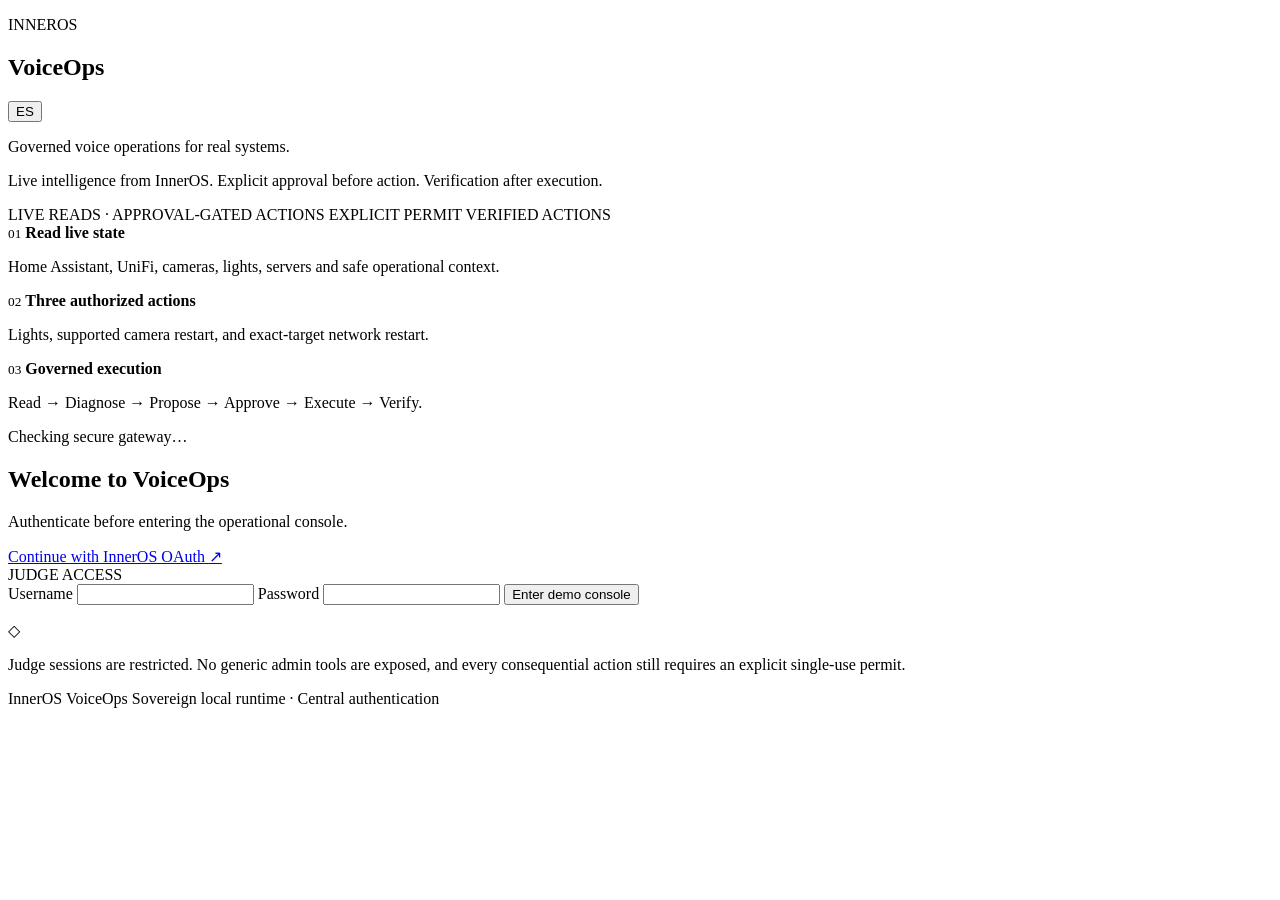
==== src/voiceops/web/welcome.html @ d1de9dfa "Secure VoiceOps with governed home actions and judge auth" ====
<!doctype html>
<html lang="en">
<head>
  <meta charset="utf-8">
  <meta name="viewport" content="width=device-width, initial-scale=1">
  <meta name="theme-color" content="#05070b">
  <title>InnerOS VoiceOps</title>
  <link rel="stylesheet" href="/welcome.css">
</head>
<body>
  <main class="shell">
    <section class="hero">
      <div class="brand-row">
        <div class="mark" aria-hidden="true">
          <span class="orbit orbit-a"></span>
          <span class="orbit orbit-b"></span>
          <span class="core"></span>
        </div>
        <div>
          <p class="eyebrow">INNEROS</p>
          <h1>VoiceOps</h1>
        </div>
        <button class="lang" id="langToggle" type="button">ES</button>
      </div>

      <div class="voice-field" aria-hidden="true">
        <span></span><span></span><span></span><span></span><span></span>
        <span></span><span></span><span></span><span></span><span></span>
      </div>

      <p class="headline" data-i18n="headline">Governed voice operations for real systems.</p>
      <p class="subhead" data-i18n="subhead">
        Live intelligence from InnerOS. Explicit approval before action. Verification after execution.
      </p>

      <div class="pill-row">
        <span data-i18n="pillLive">LIVE READS · APPROVAL-GATED ACTIONS</span>
        <span data-i18n="pillPermit">EXPLICIT PERMIT</span>
        <span data-i18n="pillVerify">VERIFIED ACTIONS</span>
      </div>

      <div class="cap-grid">
        <article>
          <small>01</small>
          <strong data-i18n="capReadTitle">Read live state</strong>
          <p data-i18n="capReadBody">Home Assistant, UniFi, cameras, lights, servers and safe operational context.</p>
        </article>
        <article>
          <small>02</small>
          <strong data-i18n="capActTitle">Three authorized actions</strong>
          <p data-i18n="capActBody">Lights, supported camera restart, and exact-target network restart.</p>
        </article>
        <article>
          <small>03</small>
          <strong data-i18n="capGovTitle">Governed execution</strong>
          <p data-i18n="capGovBody">Read → Diagnose → Propose → Approve → Execute → Verify.</p>
        </article>
      </div>
    </section>

    <section class="auth-card">
      <div class="status-line">
        <span class="status-dot"></span>
        <span id="systemStatus" data-i18n="checking">Checking secure gateway…</span>
      </div>

      <h2 data-i18n="welcome">Welcome to VoiceOps</h2>
      <p class="auth-copy" data-i18n="authCopy">
        Authenticate before entering the operational console.
      </p>

      <a class="primary oauth" id="oauthButton" href="/api/auth/login">
        <span data-i18n="oauthButton">Continue with InnerOS OAuth</span>
        <span>↗</span>
      </a>

      <div class="divider"><span data-i18n="judgeAccess">JUDGE ACCESS</span></div>

      <form id="judgeForm">
        <label>
          <span data-i18n="username">Username</span>
          <input id="username" name="username" autocomplete="username" required>
        </label>
        <label>
          <span data-i18n="password">Password</span>
          <input id="password" name="password" type="password" autocomplete="current-password" required>
        </label>
        <button class="secondary" type="submit" data-i18n="enterJudge">Enter demo console</button>
      </form>

      <p class="error" id="errorMessage" role="alert"></p>

      <div class="security-note">
        <span class="shield">◇</span>
        <p data-i18n="security">
          Judge sessions are restricted. No generic admin tools are exposed, and every consequential action still requires an explicit single-use permit.
        </p>
      </div>
    </section>
  </main>

  <footer>
    <span>InnerOS VoiceOps</span>
    <span data-i18n="footer">Sovereign local runtime · Central authentication</span>
  </footer>

  <script src="/welcome.js"></script>
</body>
</html>
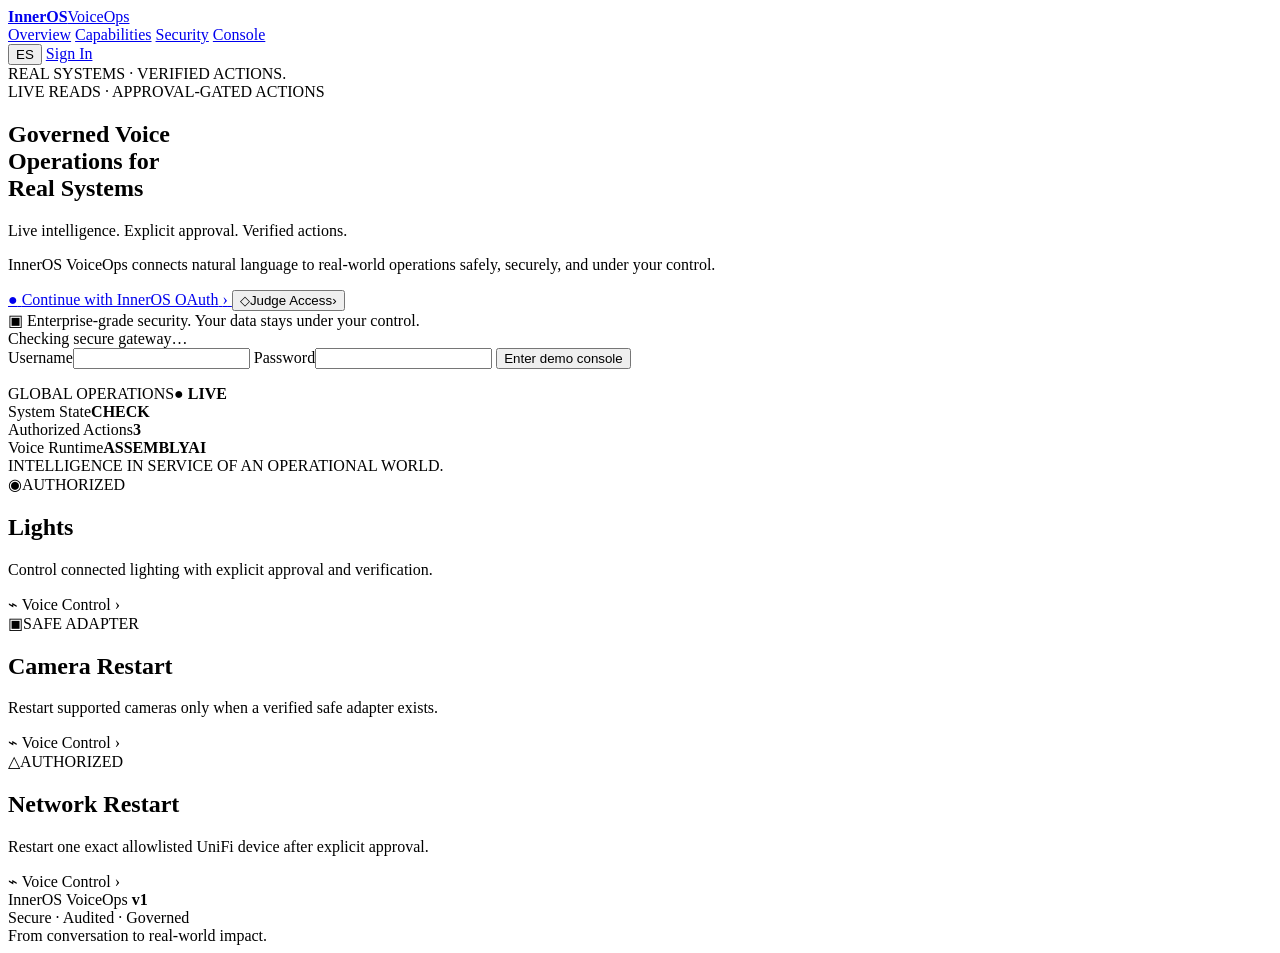
==== commit 101add00: "Add premium VoiceOps UI and live provider provenance" ====
--- a/src/voiceops/web/welcome.html
+++ b/src/voiceops/web/welcome.html
@@ -3,107 +3,121 @@
 <head>
   <meta charset="utf-8">
   <meta name="viewport" content="width=device-width, initial-scale=1">
-  <meta name="theme-color" content="#05070b">
+  <meta name="theme-color" content="#030711">
+  <meta name="description" content="InnerOS VoiceOps · governed voice operations for real systems.">
   <title>InnerOS VoiceOps</title>
   <link rel="stylesheet" href="/welcome.css">
 </head>
 <body>
-  <main class="shell">
-    <section class="hero">
-      <div class="brand-row">
-        <div class="mark" aria-hidden="true">
-          <span class="orbit orbit-a"></span>
-          <span class="orbit orbit-b"></span>
-          <span class="core"></span>
-        </div>
-        <div>
-          <p class="eyebrow">INNEROS</p>
-          <h1>VoiceOps</h1>
-        </div>
-        <button class="lang" id="langToggle" type="button">ES</button>
+  <div class="page-grid" aria-hidden="true"></div>
+
+  <header class="topbar">
+    <a class="brand" href="/">
+      <span class="brand-ring" aria-hidden="true"></span>
+      <strong>InnerOS</strong><span>VoiceOps</span>
+    </a>
+    <nav class="nav" aria-label="Primary">
+      <a class="active" href="#overview">Overview</a>
+      <a href="#capabilities">Capabilities</a>
+      <a href="#security">Security</a>
+      <a href="/console">Console</a>
+    </nav>
+    <div class="top-actions">
+      <button class="lang" id="langToggle" type="button">ES</button>
+      <a class="signin" href="/api/auth/login" data-i18n="signIn">Sign In</a>
+    </div>
+  </header>
+
+  <main id="overview" class="hero-shell">
+    <section class="hero-copy">
+      <div class="kicker" data-i18n="kicker">REAL SYSTEMS · VERIFIED ACTIONS.</div><div class="security-kicker">LIVE READS · APPROVAL-GATED ACTIONS</div>
+      <h1 data-i18n-html="headline">Governed Voice<br>Operations for<br><span>Real Systems</span></h1>
+      <p class="lede" data-i18n="subhead">Live intelligence. Explicit approval. Verified actions.</p>
+      <p class="summary" data-i18n="summary">InnerOS VoiceOps connects natural language to real-world operations safely, securely, and under your control.</p>
+
+      <div class="cta-row">
+        <a class="primary oauth" id="oauthButton" href="/api/auth/login">
+          <span class="cta-icon">●</span>
+          <span data-i18n="oauthButton">Continue with InnerOS OAuth</span>
+          <span>›</span>
+        </a>
+        <button class="secondary" id="judgeToggle" type="button">
+          <span class="shield">◇</span><span data-i18n="judgeAccess">Judge Access</span><span>›</span>
+        </button>
       </div>
 
-      <div class="voice-field" aria-hidden="true">
-        <span></span><span></span><span></span><span></span><span></span>
-        <span></span><span></span><span></span><span></span><span></span>
+      <div id="security" class="security-line">
+        <span>▣</span>
+        <span data-i18n="securityLine">Enterprise-grade security. Your data stays under your control.</span>
       </div>
 
-      <p class="headline" data-i18n="headline">Governed voice operations for real systems.</p>
-      <p class="subhead" data-i18n="subhead">
-        Live intelligence from InnerOS. Explicit approval before action. Verification after execution.
-      </p>
+      <section id="judgePanel" class="judge-panel hidden" aria-label="Judge login">
+        <div class="status-line"><span class="status-dot"></span><span id="systemStatus" data-i18n="checking">Checking secure gateway…</span></div>
+        <form id="judgeForm">
+          <label><span data-i18n="username">Username</span><input id="username" name="username" autocomplete="username" required></label>
+          <label><span data-i18n="password">Password</span><input id="password" name="password" type="password" autocomplete="current-password" required></label>
+          <button class="judge-submit" type="submit" data-i18n="enterJudge">Enter demo console</button>
+        </form>
+        <p class="error" id="errorMessage" role="alert"></p>
+      </section>
+    </section>
 
-      <div class="pill-row">
-        <span data-i18n="pillLive">LIVE READS · APPROVAL-GATED ACTIONS</span>
-        <span data-i18n="pillPermit">EXPLICIT PERMIT</span>
-        <span data-i18n="pillVerify">VERIFIED ACTIONS</span>
+    <section class="visual-stage" aria-label="VoiceOps AI operations visualization">
+      <div class="stage-glow"></div>
+      <div class="orbital orbital-a"></div>
+      <div class="orbital orbital-b"></div>
+      <div class="orbital orbital-c"></div>
+
+      <div class="globe" aria-hidden="true">
+        <span class="globe-ring r1"></span><span class="globe-ring r2"></span>
+        <span class="globe-line g1"></span><span class="globe-line g2"></span>
+        <i class="node n1"></i><i class="node n2"></i><i class="node n3"></i><i class="node n4"></i>
       </div>
 
-      <div class="cap-grid">
-        <article>
-          <small>01</small>
-          <strong data-i18n="capReadTitle">Read live state</strong>
-          <p data-i18n="capReadBody">Home Assistant, UniFi, cameras, lights, servers and safe operational context.</p>
-        </article>
-        <article>
-          <small>02</small>
-          <strong data-i18n="capActTitle">Three authorized actions</strong>
-          <p data-i18n="capActBody">Lights, supported camera restart, and exact-target network restart.</p>
-        </article>
-        <article>
-          <small>03</small>
-          <strong data-i18n="capGovTitle">Governed execution</strong>
-          <p data-i18n="capGovBody">Read → Diagnose → Propose → Approve → Execute → Verify.</p>
-        </article>
-      </div>
-    </section>
-
-    <section class="auth-card">
-      <div class="status-line">
-        <span class="status-dot"></span>
-        <span id="systemStatus" data-i18n="checking">Checking secure gateway…</span>
+      <div class="assistant-slot" aria-hidden="true">
+        <div class="assistant-halo"></div>
+        <div class="assistant-head"><span class="assistant-eye"></span><span class="assistant-ear"></span></div>
+        <div class="assistant-neck"></div>
+        <div class="assistant-body"><span class="assistant-core"></span></div>
       </div>
 
-      <h2 data-i18n="welcome">Welcome to VoiceOps</h2>
-      <p class="auth-copy" data-i18n="authCopy">
-        Authenticate before entering the operational console.
-      </p>
-
-      <a class="primary oauth" id="oauthButton" href="/api/auth/login">
-        <span data-i18n="oauthButton">Continue with InnerOS OAuth</span>
-        <span>↗</span>
-      </a>
-
-      <div class="divider"><span data-i18n="judgeAccess">JUDGE ACCESS</span></div>
-
-      <form id="judgeForm">
-        <label>
-          <span data-i18n="username">Username</span>
-          <input id="username" name="username" autocomplete="username" required>
-        </label>
-        <label>
-          <span data-i18n="password">Password</span>
-          <input id="password" name="password" type="password" autocomplete="current-password" required>
-        </label>
-        <button class="secondary" type="submit" data-i18n="enterJudge">Enter demo console</button>
-      </form>
-
-      <p class="error" id="errorMessage" role="alert"></p>
-
-      <div class="security-note">
-        <span class="shield">◇</span>
-        <p data-i18n="security">
-          Judge sessions are restricted. No generic admin tools are exposed, and every consequential action still requires an explicit single-use permit.
-        </p>
-      </div>
+      <aside class="live-card">
+        <div class="live-card-head"><span>GLOBAL OPERATIONS</span><b>● LIVE</b></div>
+        <div><span data-i18n="systemsOnline">System State</span><strong id="systemLiveState">CHECK</strong></div>
+        <div><span data-i18n="authorizedActions">Authorized Actions</span><strong>3</strong></div>
+        <div><span data-i18n="runtime">Voice Runtime</span><strong id="voiceRuntime">ASSEMBLYAI</strong></div>
+      </aside>
+      <div class="visual-caption" data-i18n="visualCaption">INTELLIGENCE IN SERVICE OF AN OPERATIONAL WORLD.</div>
     </section>
   </main>
 
+  <section id="capabilities" class="capabilities">
+    <article>
+      <div class="cap-head"><span class="cap-icon">◉</span><span class="authorized" data-i18n="authorized">AUTHORIZED</span></div>
+      <h2 data-i18n="lightsTitle">Lights</h2>
+      <p data-i18n="lightsBody">Control connected lighting with explicit approval and verification.</p>
+      <span class="cap-action">⌁ <span data-i18n="voiceControl">Voice Control</span> ›</span>
+    </article>
+    <article>
+      <div class="cap-head"><span class="cap-icon">▣</span><span class="authorized conditional" data-i18n="safeAdapter">SAFE ADAPTER</span></div>
+      <h2 data-i18n="cameraTitle">Camera Restart</h2>
+      <p data-i18n="cameraBody">Restart supported cameras only when a verified safe adapter exists.</p>
+      <span class="cap-action">⌁ <span data-i18n="voiceControl">Voice Control</span> ›</span>
+    </article>
+    <article>
+      <div class="cap-head"><span class="cap-icon">△</span><span class="authorized" data-i18n="authorized">AUTHORIZED</span></div>
+      <h2 data-i18n="networkTitle">Network Restart</h2>
+      <p data-i18n="networkBody">Restart one exact allowlisted UniFi device after explicit approval.</p>
+      <span class="cap-action">⌁ <span data-i18n="voiceControl">Voice Control</span> ›</span>
+    </article>
+  </section>
+
   <footer>
-    <span>InnerOS VoiceOps</span>
-    <span data-i18n="footer">Sovereign local runtime · Central authentication</span>
+    <div><span class="foot-orb"></span> InnerOS VoiceOps <b>v1</b></div>
+    <div>Secure · Audited · Governed</div>
+    <div data-i18n="footer">From conversation to real-world impact.</div>
   </footer>
 
   <script src="/welcome.js"></script>
 </body>
-</html>
+</html>
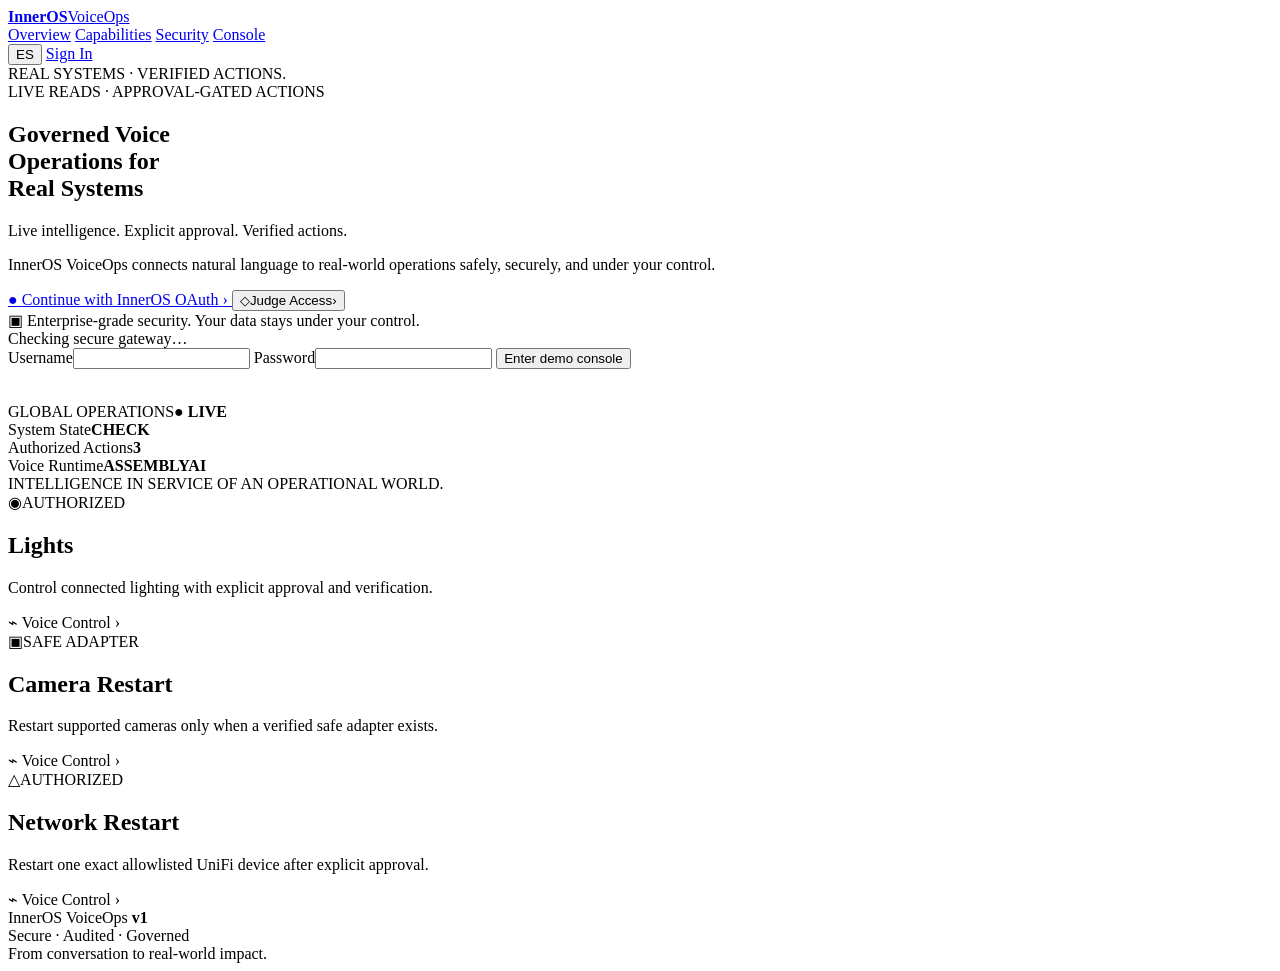
==== commit d94160e6: "Integrate uploaded VoiceOps hero asset" ====
--- a/src/voiceops/web/welcome.html
+++ b/src/voiceops/web/welcome.html
@@ -68,17 +68,9 @@
       <div class="orbital orbital-b"></div>
       <div class="orbital orbital-c"></div>
 
-      <div class="globe" aria-hidden="true">
-        <span class="globe-ring r1"></span><span class="globe-ring r2"></span>
-        <span class="globe-line g1"></span><span class="globe-line g2"></span>
-        <i class="node n1"></i><i class="node n2"></i><i class="node n3"></i><i class="node n4"></i>
-      </div>
-
-      <div class="assistant-slot" aria-hidden="true">
-        <div class="assistant-halo"></div>
-        <div class="assistant-head"><span class="assistant-eye"></span><span class="assistant-ear"></span></div>
-        <div class="assistant-neck"></div>
-        <div class="assistant-body"><span class="assistant-core"></span></div>
+      <div class="assistant-slot image-mode" aria-hidden="true">
+        <div class="assistant-aura"></div>
+        <img src="/assets/voiceops.png" alt="" class="assistant-image">
       </div>
 
       <aside class="live-card">
